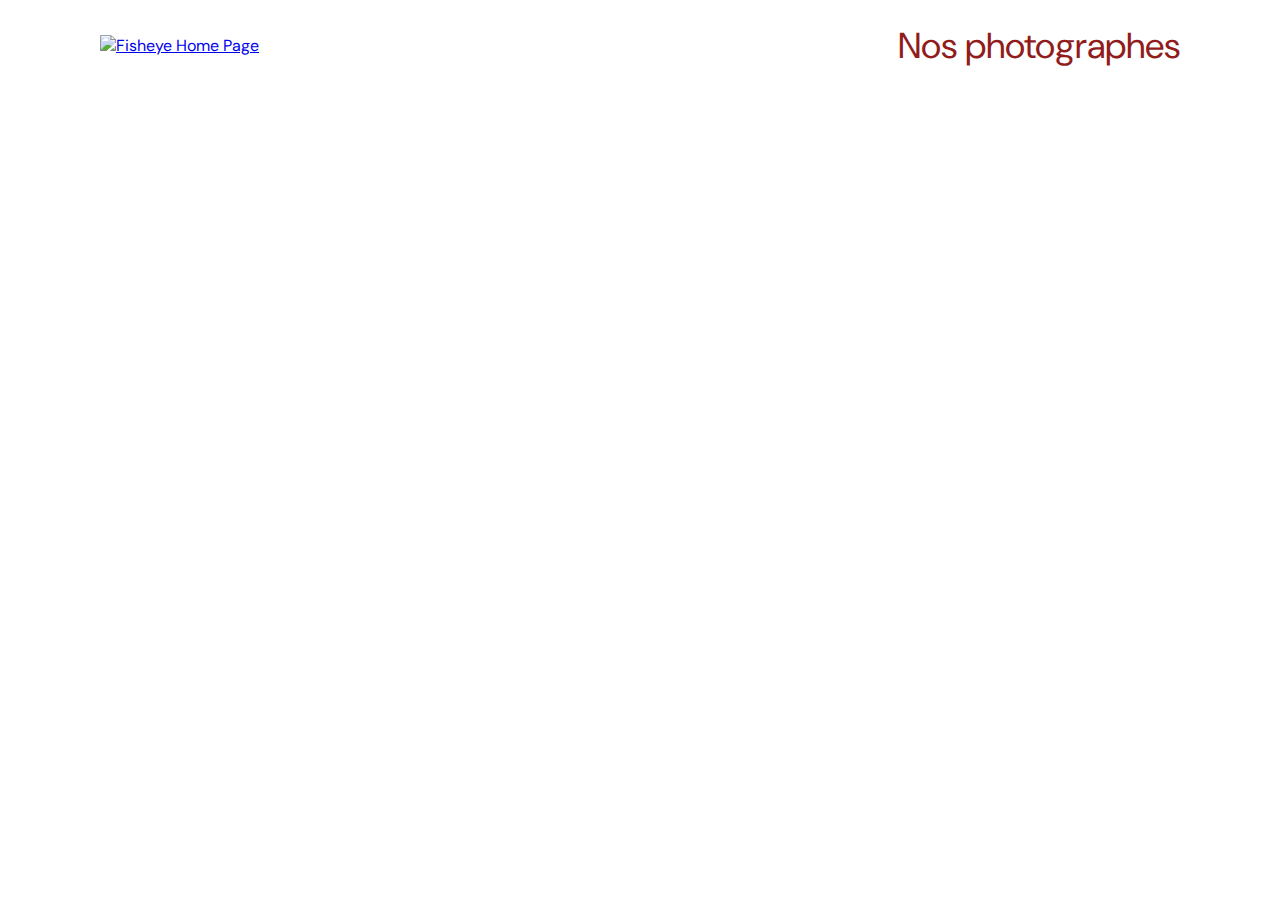
==== index.html @ eb0b9410 "Réglage ESLint et test import export js" ====
<!DOCTYPE html>
<html>
  <head>
    <link href="css/style.css" rel="stylesheet" type="text/css" />
    <meta charset="utf-8">
    <link rel="icon" type="image/png" href="assets/favicon.png">
    <link href="https://fonts.googleapis.com/css?family=DM+Sans&display=swap" rel="stylesheet">
    <title>Fisheye</title>
  </head>
  
  <body>
    <!--HEADER-->
    <header>
        <a href="index.html"><img src="assets/images/logo.png" class="logo" alt="Fisheye Home Page"/></a>
        <h1>Nos photographes</h1>
    </header>

    <!--MAIN-->
    <main id="main">
        <div class="photographer_section"></div>
    </main>

    <!--SCRIPT-->
    <script type="module" src="scripts/factories/medias.js"></script>
    <script type="module" src="scripts/factories/photographer.js"></script>
    <script type="module" src="scripts/pages/index.js"></script>
    <script type="module" src="scripts/pages/photographer.js"></script>
  </body>
</html>
---- css/style.css ----
@import url("photographer.css");

body {
    font-family: "DM Sans", sans-serif;
    margin: 0;
}


header {
    display: flex;
    flex-direction: row;
    justify-content: space-between;
    align-items: center;
    height: 90px;
}

h1 {
    color: #901C1C;
    margin-right: 100px;
    font-size: 36px;
    font-weight: 400;
}

.logo {
    height: 50px;
    margin-left: 100px;
}

.photographer_section {
    display: grid;
    grid-template-columns: 1fr 1fr 1fr;
    gap: 70px;
    margin-top: 100px;
    margin-bottom: 120px;
}

.photographer_section article {
    justify-self: center;
    display: flex;
    justify-content: center;
    align-items: center;
    flex-direction: column;
    cursor: pointer;
}

.photographer_section article img {
    height: 200px;
    width: 200px;
    border-radius: 50%;
    object-fit: cover;
}

.photographer_section article h2 {
    color: #D3573C;
    font-size: 36px;
    font-weight: 400;
}

.photographer_section article h3 {
    color: #901C1C;
    font-size: 13px;
    margin-top: -25px;
    font-weight: 400;
}

.photographer_section article h4 {
    font-size: 10px;
    margin-top: -10px;
    font-weight: 400;
}

.photographer_section article p {
    color: #757575;
    font-size: 9px;
    margin-top: -10px;
    font-weight: 400;
}
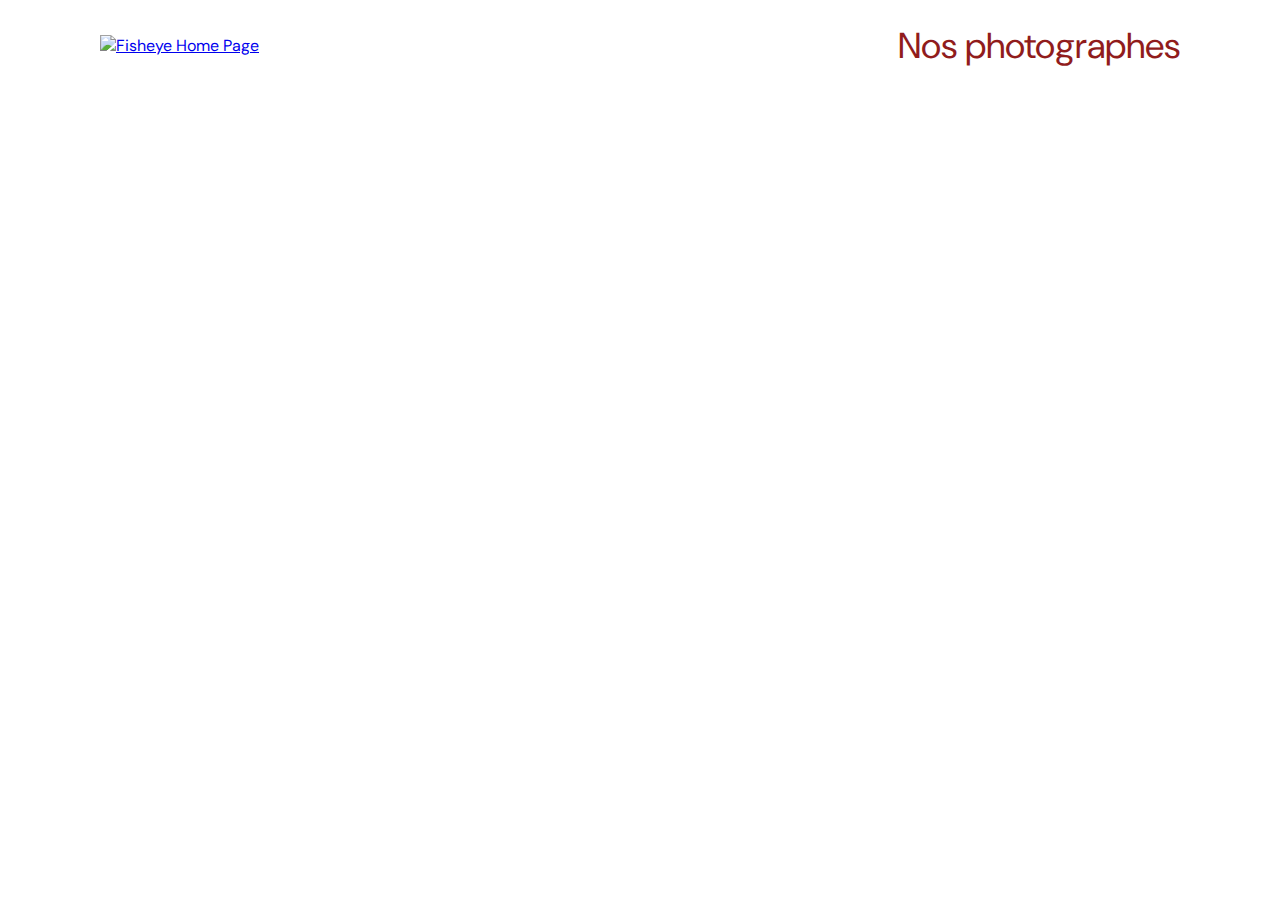
==== commit af212e32: "Réalisation JS photos et vidéos des photographes" ====
--- a/index.html
+++ b/index.html
@@ -1,8 +1,9 @@
 <!DOCTYPE html>
 <html>
   <head>
+    <meta charset="utf-8">
+    <script src="https://kit.fontawesome.com/0239f6809f.js" crossorigin="anonymous"></script>
     <link href="css/style.css" rel="stylesheet" type="text/css" />
-    <meta charset="utf-8">
     <link rel="icon" type="image/png" href="assets/favicon.png">
     <link href="https://fonts.googleapis.com/css?family=DM+Sans&display=swap" rel="stylesheet">
     <title>Fisheye</title>
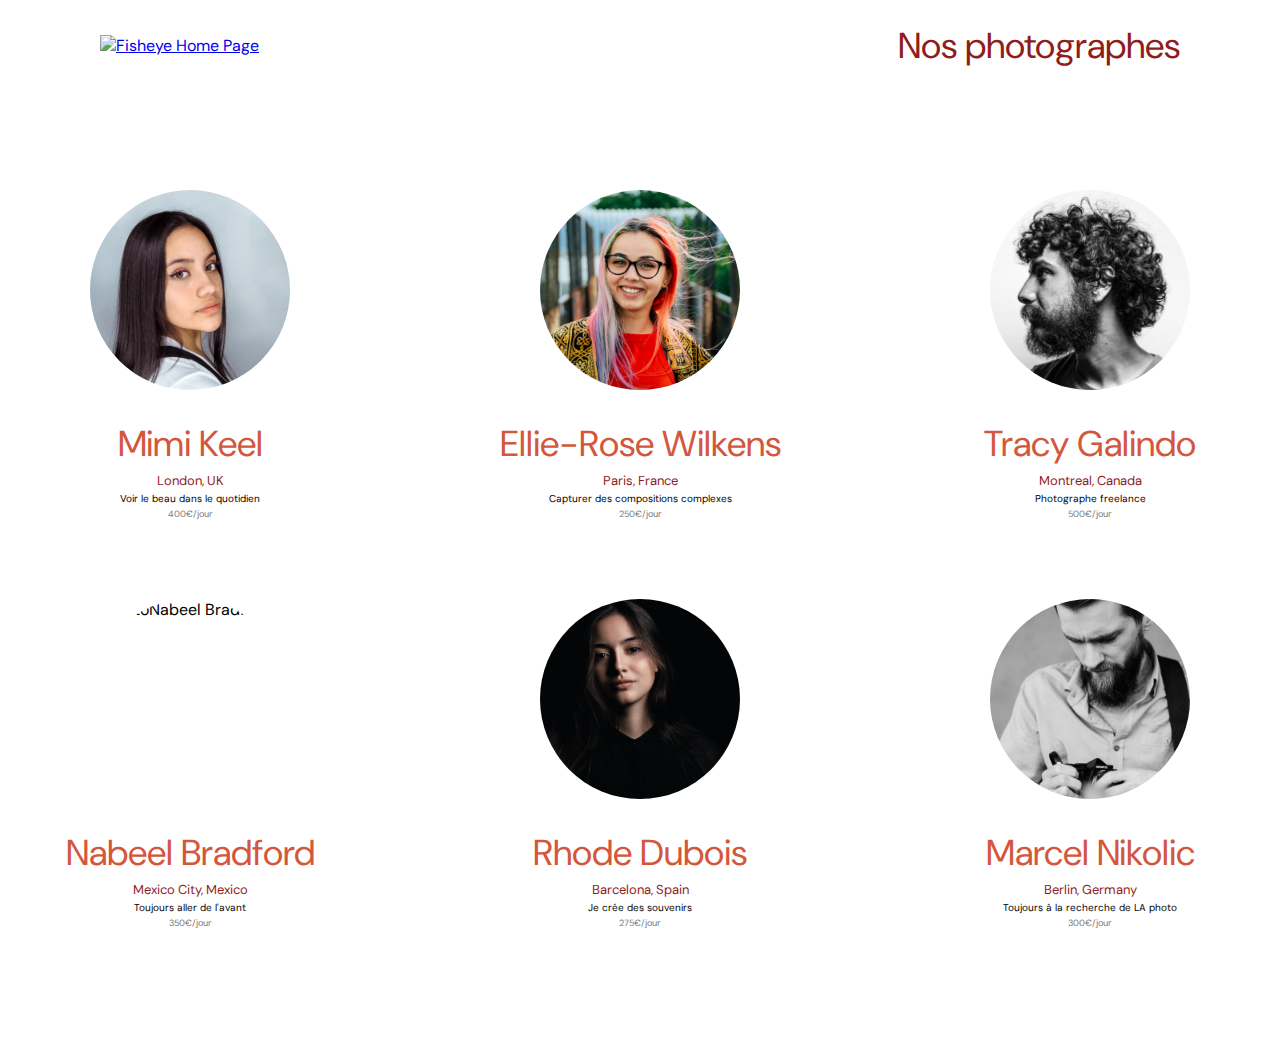
==== commit 9eeaf097: "ajout oubli lang html" ====
--- a/index.html
+++ b/index.html
@@ -1,5 +1,5 @@
 <!DOCTYPE html>
-<html>
+<html lang="fr">
   <head>
     <meta charset="utf-8">
     <script src="https://kit.fontawesome.com/0239f6809f.js" crossorigin="anonymous"></script>
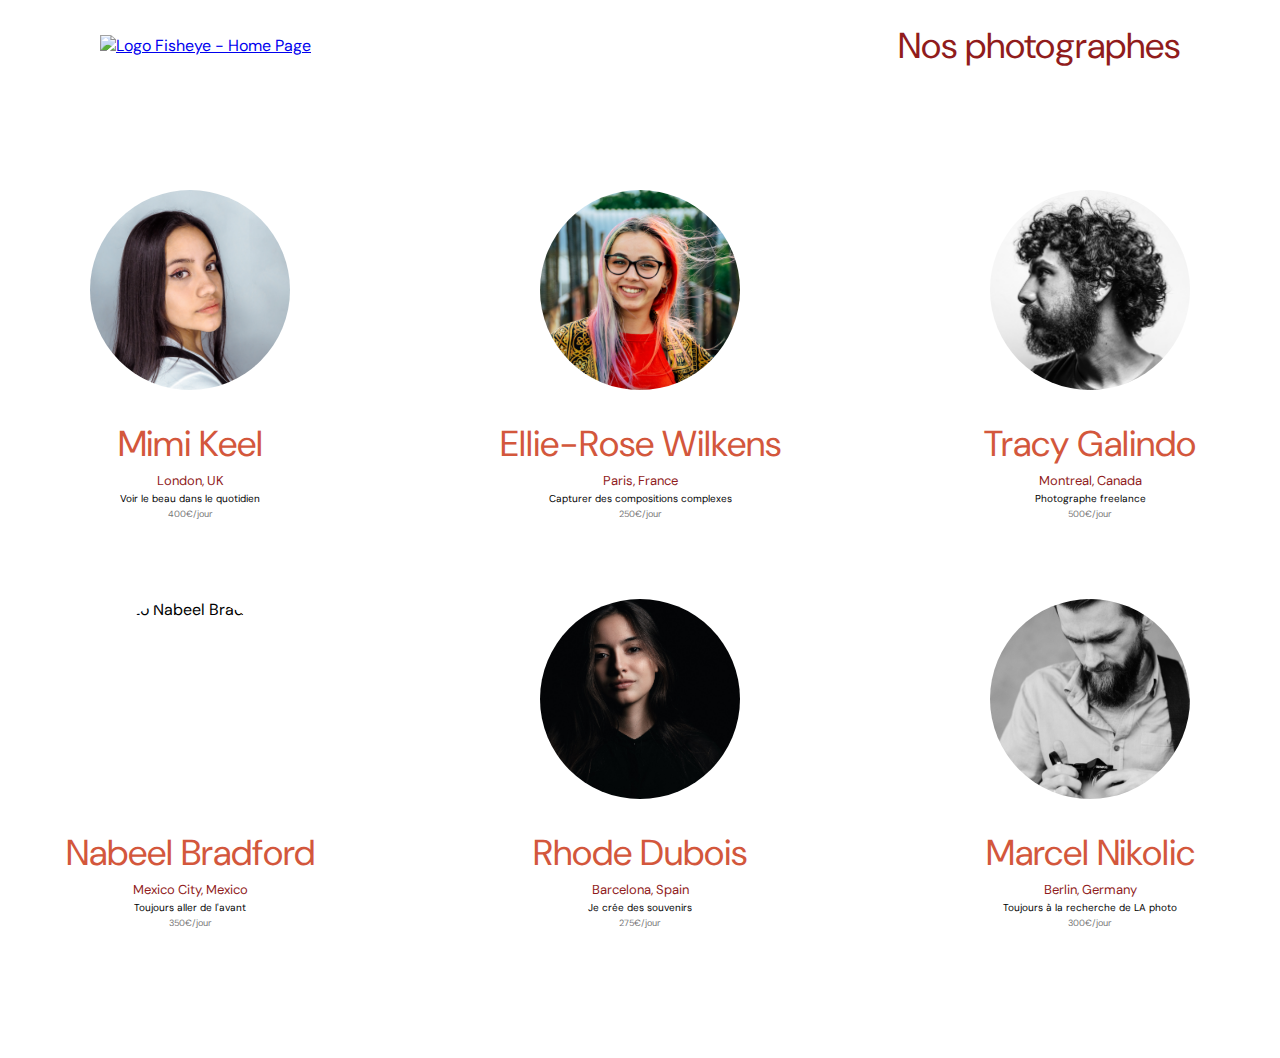
==== commit 505fe88a: "Création attributs ARIA" ====
--- a/index.html
+++ b/index.html
@@ -2,6 +2,7 @@
 <html lang="fr">
   <head>
     <meta charset="utf-8">
+    <meta name="viewport" content="width=device-width, initial-scale=1.0">
     <script src="https://kit.fontawesome.com/0239f6809f.js" crossorigin="anonymous"></script>
     <link href="css/style.css" rel="stylesheet" type="text/css" />
     <link rel="icon" type="image/png" href="assets/favicon.png">
@@ -12,7 +13,9 @@
   <body>
     <!--HEADER-->
     <header>
-        <a href="index.html"><img src="assets/images/logo.png" class="logo" alt="Fisheye Home Page"/></a>
+        <a href="index.html">
+          <img src="assets/images/logo.png" class="logo" alt=" Logo Fisheye - Home Page"/>
+        </a>
         <h1>Nos photographes</h1>
     </header>
 
@@ -22,9 +25,6 @@
     </main>
 
     <!--SCRIPT-->
-    <script type="module" src="scripts/factories/medias.js"></script>
-    <script type="module" src="scripts/factories/photographer.js"></script>
     <script type="module" src="scripts/pages/index.js"></script>
-    <script type="module" src="scripts/pages/photographer.js"></script>
   </body>
 </html>--- a/css/style.css
+++ b/css/style.css
@@ -3,6 +3,7 @@
 body {
     font-family: "DM Sans", sans-serif;
     margin: 0;
+    padding: 0;
 }
 
 
@@ -24,6 +25,11 @@
 .logo {
     height: 50px;
     margin-left: 100px;
+    transition: all 0.3s ease ease-in-out;
+}
+
+.logo:hover, .logo:focus {
+    opacity: 0.7;
 }
 
 .photographer_section {
@@ -48,6 +54,11 @@
     width: 200px;
     border-radius: 50%;
     object-fit: cover;
+    transition: all 0.3s ease ease-in-out;
+}
+
+.photographer_section article:hover, .photographer_section article:focus {
+    opacity: 0.7;
 }
 
 .photographer_section article h2 {
@@ -74,4 +85,45 @@
     font-size: 9px;
     margin-top: -10px;
     font-weight: 400;
+}
+
+@media screen and (max-width: 767px) {
+    header {
+        flex-direction: column;
+    }
+    
+    .logo {
+        margin: 10px 0 0 0;
+    }
+
+    header h1 {
+        margin-right: 0;
+    }
+
+    .photographer_section {
+        display: block;
+    }
+
+    .photographer_section article {
+        margin-bottom: 20px;
+    }
+}
+@media screen and (min-width: 768px) and (max-width: 1100px) {
+    header {
+        justify-content: space-around;
+    }
+    
+    .logo {
+        margin-left: 0;
+    }
+
+    header h1 {
+        margin-right: 0;
+    }
+
+    .photographer_section {
+        grid-template-columns: 1fr 1fr;
+    }
+}
+@media screen and (min-width: 1441px) {
 }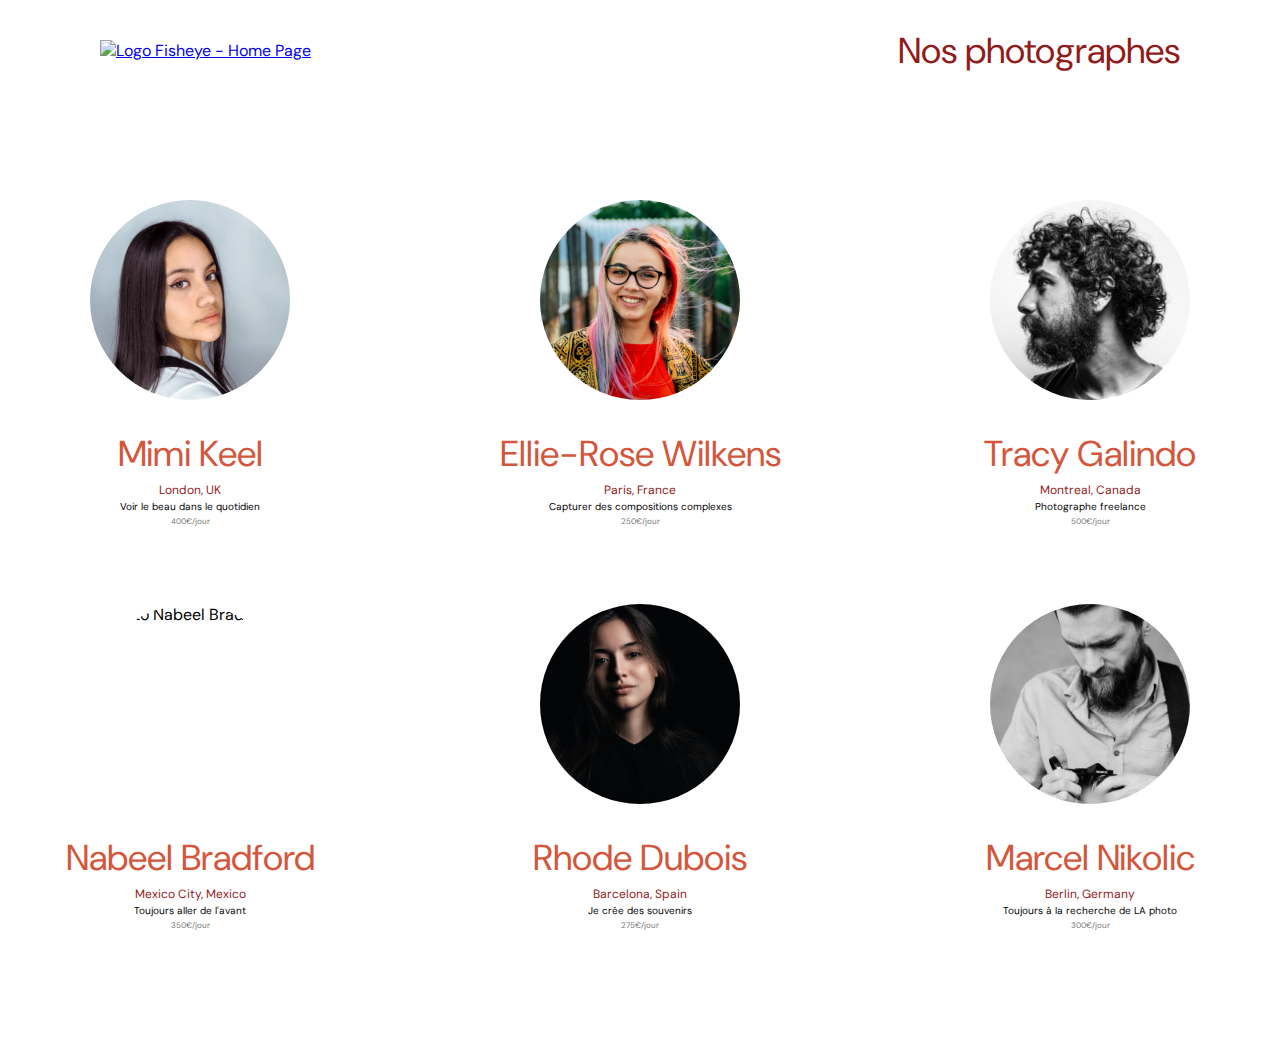
==== commit 98868460: "Correction CSS responsive et aria html" ====
--- a/index.html
+++ b/index.html
@@ -1,30 +1,32 @@
 <!DOCTYPE html>
 <html lang="fr">
-  <head>
-    <meta charset="utf-8">
-    <meta name="viewport" content="width=device-width, initial-scale=1.0">
-    <script src="https://kit.fontawesome.com/0239f6809f.js" crossorigin="anonymous"></script>
-    <link href="css/style.css" rel="stylesheet" type="text/css" />
-    <link rel="icon" type="image/png" href="assets/favicon.png">
-    <link href="https://fonts.googleapis.com/css?family=DM+Sans&display=swap" rel="stylesheet">
-    <title>Fisheye</title>
-  </head>
-  
-  <body>
-    <!--HEADER-->
-    <header>
-        <a href="index.html">
-          <img src="assets/images/logo.png" class="logo" alt=" Logo Fisheye - Home Page"/>
-        </a>
-        <h1>Nos photographes</h1>
-    </header>
 
-    <!--MAIN-->
-    <main id="main">
-        <div class="photographer_section"></div>
-    </main>
+<head>
+  <meta charset="utf-8">
+  <meta name="viewport" content="width=device-width, initial-scale=1.0">
+  <script src="https://kit.fontawesome.com/0239f6809f.js" crossorigin="anonymous"></script>
+  <link href="css/style.css" rel="stylesheet" type="text/css" />
+  <link rel="icon" type="image/png" href="./favicon.png">
+  <link href="https://fonts.googleapis.com/css?family=DM+Sans&display=swap" rel="stylesheet">
+  <title>Fisheye</title>
+</head>
 
-    <!--SCRIPT-->
-    <script type="module" src="scripts/pages/index.js"></script>
-  </body>
+<body>
+  <!--HEADER-->
+  <header role="banner" class="index-header">
+    <a href="index.html">
+      <img src="assets/images/logo.png" class="logo" alt=" Logo Fisheye - Home Page" tabindex="1"/>
+    </a>
+    <h1>Nos photographes</h1>
+  </header>
+
+  <!--MAIN-->
+  <main role="main" id="main">
+    <div class="photographer_section"></div>
+  </main>
+
+  <!--SCRIPT-->
+  <script type="module" src="scripts/pages/index.js"></script>
+</body>
+
 </html>--- a/css/style.css
+++ b/css/style.css
@@ -12,13 +12,13 @@
     flex-direction: row;
     justify-content: space-between;
     align-items: center;
-    height: 90px;
+    height: 100px;
 }
 
 h1 {
     color: #901C1C;
     margin-right: 100px;
-    font-size: 36px;
+    font-size: 2.25rem;
     font-weight: 400;
 }
 
@@ -28,7 +28,8 @@
     transition: all 0.3s ease ease-in-out;
 }
 
-.logo:hover, .logo:focus {
+.logo:hover,
+.logo:focus {
     opacity: 0.7;
 }
 
@@ -57,32 +58,33 @@
     transition: all 0.3s ease ease-in-out;
 }
 
-.photographer_section article:hover, .photographer_section article:focus {
+.photographer_section article:hover,
+.photographer_section article:focus {
     opacity: 0.7;
 }
 
 .photographer_section article h2 {
     color: #D3573C;
-    font-size: 36px;
+    font-size: 2.25rem;
     font-weight: 400;
 }
 
 .photographer_section article h3 {
     color: #901C1C;
-    font-size: 13px;
+    font-size: 0.75rem;
     margin-top: -25px;
     font-weight: 400;
 }
 
 .photographer_section article h4 {
-    font-size: 10px;
+    font-size: 0.625rem;
     margin-top: -10px;
     font-weight: 400;
 }
 
 .photographer_section article p {
     color: #757575;
-    font-size: 9px;
+    font-size: 0.5rem;
     margin-top: -10px;
     font-weight: 400;
 }
@@ -90,8 +92,14 @@
 @media screen and (max-width: 767px) {
     header {
         flex-direction: column;
+        justify-content: center;
     }
-    
+
+    .index-header {
+        justify-content: unset;
+        margin-top: 10px;
+    }
+
     .logo {
         margin: 10px 0 0 0;
     }
@@ -108,11 +116,12 @@
         margin-bottom: 20px;
     }
 }
+
 @media screen and (min-width: 768px) and (max-width: 1100px) {
     header {
         justify-content: space-around;
     }
-    
+
     .logo {
         margin-left: 0;
     }
@@ -125,5 +134,5 @@
         grid-template-columns: 1fr 1fr;
     }
 }
-@media screen and (min-width: 1441px) {
-}+
+@media screen and (min-width: 1441px) {}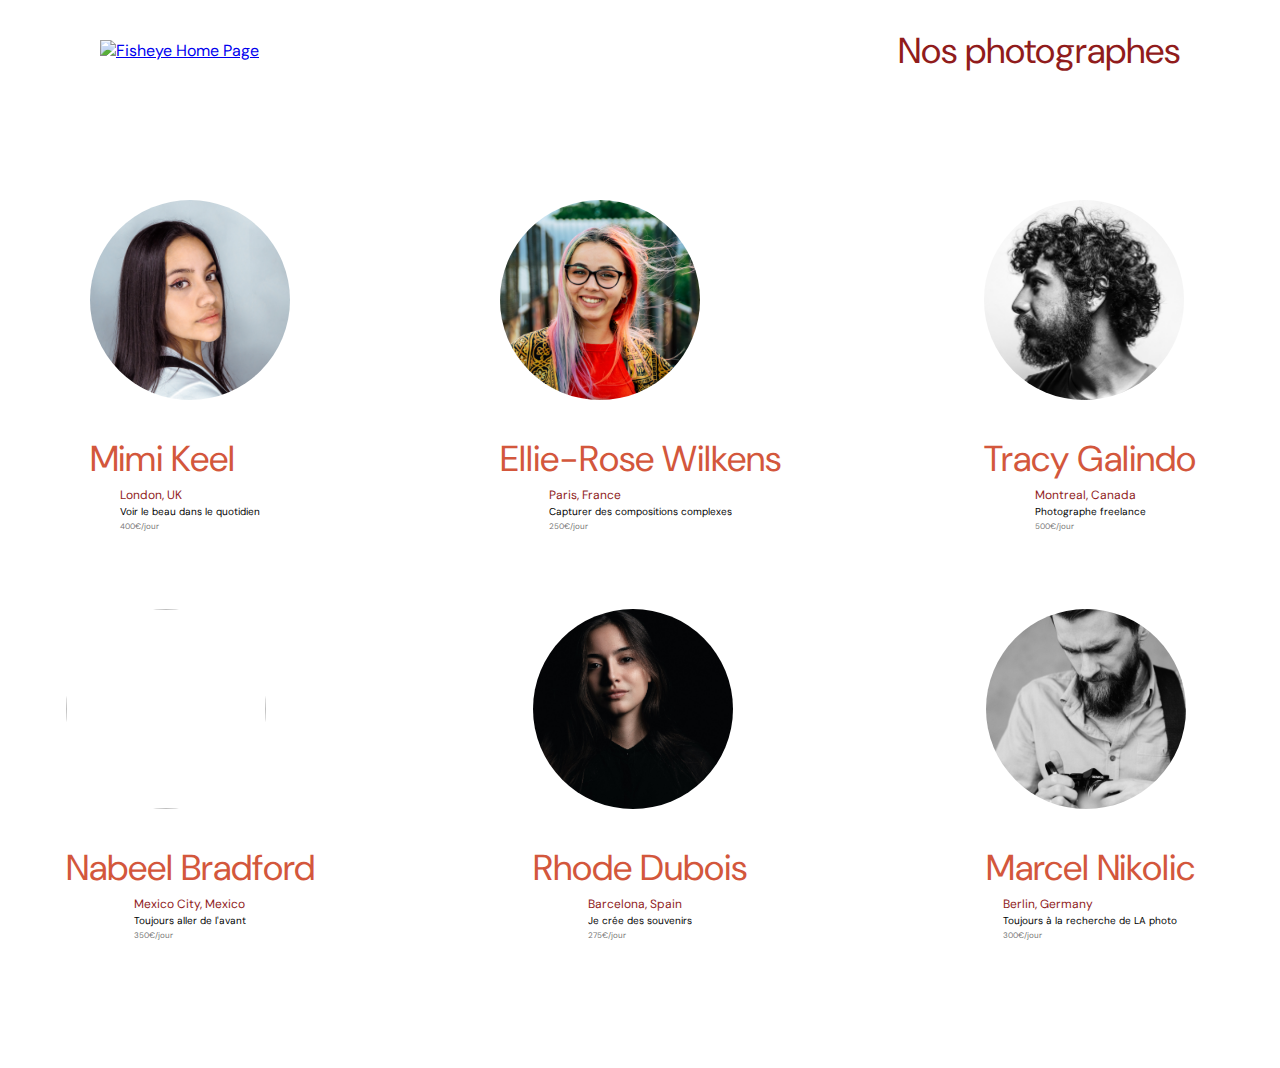
==== commit 18736148: "tabindex et remaniement html" ====
--- a/index.html
+++ b/index.html
@@ -15,9 +15,9 @@
   <!--HEADER-->
   <header role="banner" class="index-header">
     <a href="index.html">
-      <img src="assets/images/logo.png" class="logo" alt=" Logo Fisheye - Home Page" tabindex="1"/>
+      <img src="assets/images/logo.png" class="logo" alt="Fisheye Home Page"/>
     </a>
-    <h1>Nos photographes</h1>
+    <h1 tabindex="0">Nos photographes</h1>
   </header>
 
   <!--MAIN-->
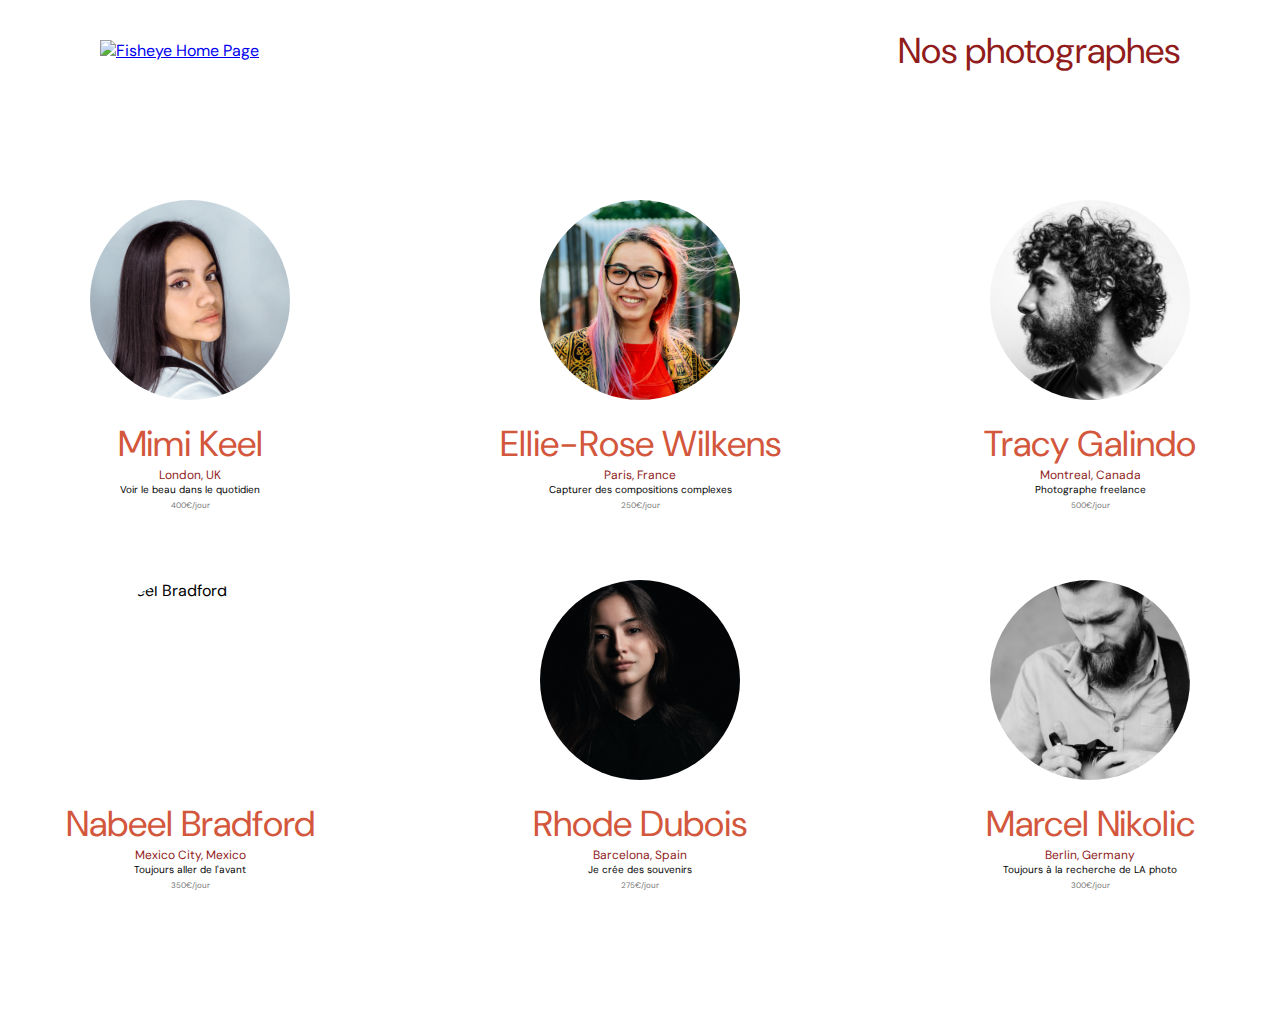
==== commit 7a7f93cb: "Correction W3C Warning" ====
--- a/index.html
+++ b/index.html
@@ -13,7 +13,7 @@
 
 <body>
   <!--HEADER-->
-  <header role="banner" class="index-header">
+  <header class="index-header">
     <a href="index.html">
       <img src="assets/images/logo.png" class="logo" alt="Fisheye Home Page"/>
     </a>
@@ -21,7 +21,7 @@
   </header>
 
   <!--MAIN-->
-  <main role="main" id="main">
+  <main id="main">
     <div class="photographer_section"></div>
   </main>
 
--- a/css/style.css
+++ b/css/style.css
@@ -15,11 +15,12 @@
     height: 100px;
 }
 
-h1 {
-    color: #901C1C;
-    margin-right: 100px;
-    font-size: 2.25rem;
-    font-weight: 400;
+header a {
+    transition: all 0.3s ease ease-in-out;
+}
+
+header a:focus {
+    opacity: 0.7;
 }
 
 .logo {
@@ -28,11 +29,23 @@
     transition: all 0.3s ease ease-in-out;
 }
 
-.logo:hover,
-.logo:focus {
+.logo:hover {
     opacity: 0.7;
 }
 
+h1 {
+    color: #901C1C;
+    margin-right: 100px;
+    font-size: 2.25rem;
+    font-weight: 400;
+    transition: all 0.3s ease ease-in-out;
+}
+
+h1:focus {
+    opacity: 0.7;
+}
+
+/**********PHOTOGRAPHER_SECTION**********/
 .photographer_section {
     display: grid;
     grid-template-columns: 1fr 1fr 1fr;
@@ -41,54 +54,74 @@
     margin-bottom: 120px;
 }
 
-.photographer_section article {
+.photographer_section img {
+    height: 200px;
+    width: 200px;
+    border-radius: 50%;
+    object-fit: cover;
+    margin-bottom: 20px;
+}
+
+.photographer_section div {
     justify-self: center;
     display: flex;
     justify-content: center;
     align-items: center;
     flex-direction: column;
+}
+
+.link {
+    transition: all 0.3s ease ease-in-out;
     cursor: pointer;
 }
 
-.photographer_section article img {
-    height: 200px;
-    width: 200px;
-    border-radius: 50%;
-    object-fit: cover;
+.link:hover,
+.link:focus {
+    opacity: 0.7;
+}
+
+.static-text {
     transition: all 0.3s ease ease-in-out;
 }
 
-.photographer_section article:hover,
-.photographer_section article:focus {
+.static-text:focus {
     opacity: 0.7;
 }
 
-.photographer_section article h2 {
+.photographer_section h2 {
     color: #D3573C;
     font-size: 2.25rem;
     font-weight: 400;
+    margin-block-start: 0;
+    margin-block-end: 0;
 }
 
-.photographer_section article h3 {
+.photographer_section h3 {
     color: #901C1C;
     font-size: 0.75rem;
-    margin-top: -25px;
     font-weight: 400;
+    margin-block-start: 0;
+    margin-block-end: 0;
 }
 
-.photographer_section article h4 {
+.photographer_section h4 {
     font-size: 0.625rem;
     margin-top: -10px;
     font-weight: 400;
+    margin-block-start: 0;
+    margin-block-end: 0;
 }
 
-.photographer_section article p {
+.photographer_section p {
     color: #757575;
     font-size: 0.5rem;
-    margin-top: -10px;
     font-weight: 400;
+    padding-top: 4px;
+    margin-block-start: 0;
+    margin-block-end: 0;
 }
 
+/**********MEDIA QUERIES**********/
 @media screen and (max-width: 767px) {
     header {
         flex-direction: column;
@@ -133,6 +166,4 @@
     .photographer_section {
         grid-template-columns: 1fr 1fr;
     }
-}
-
-@media screen and (min-width: 1441px) {}+}